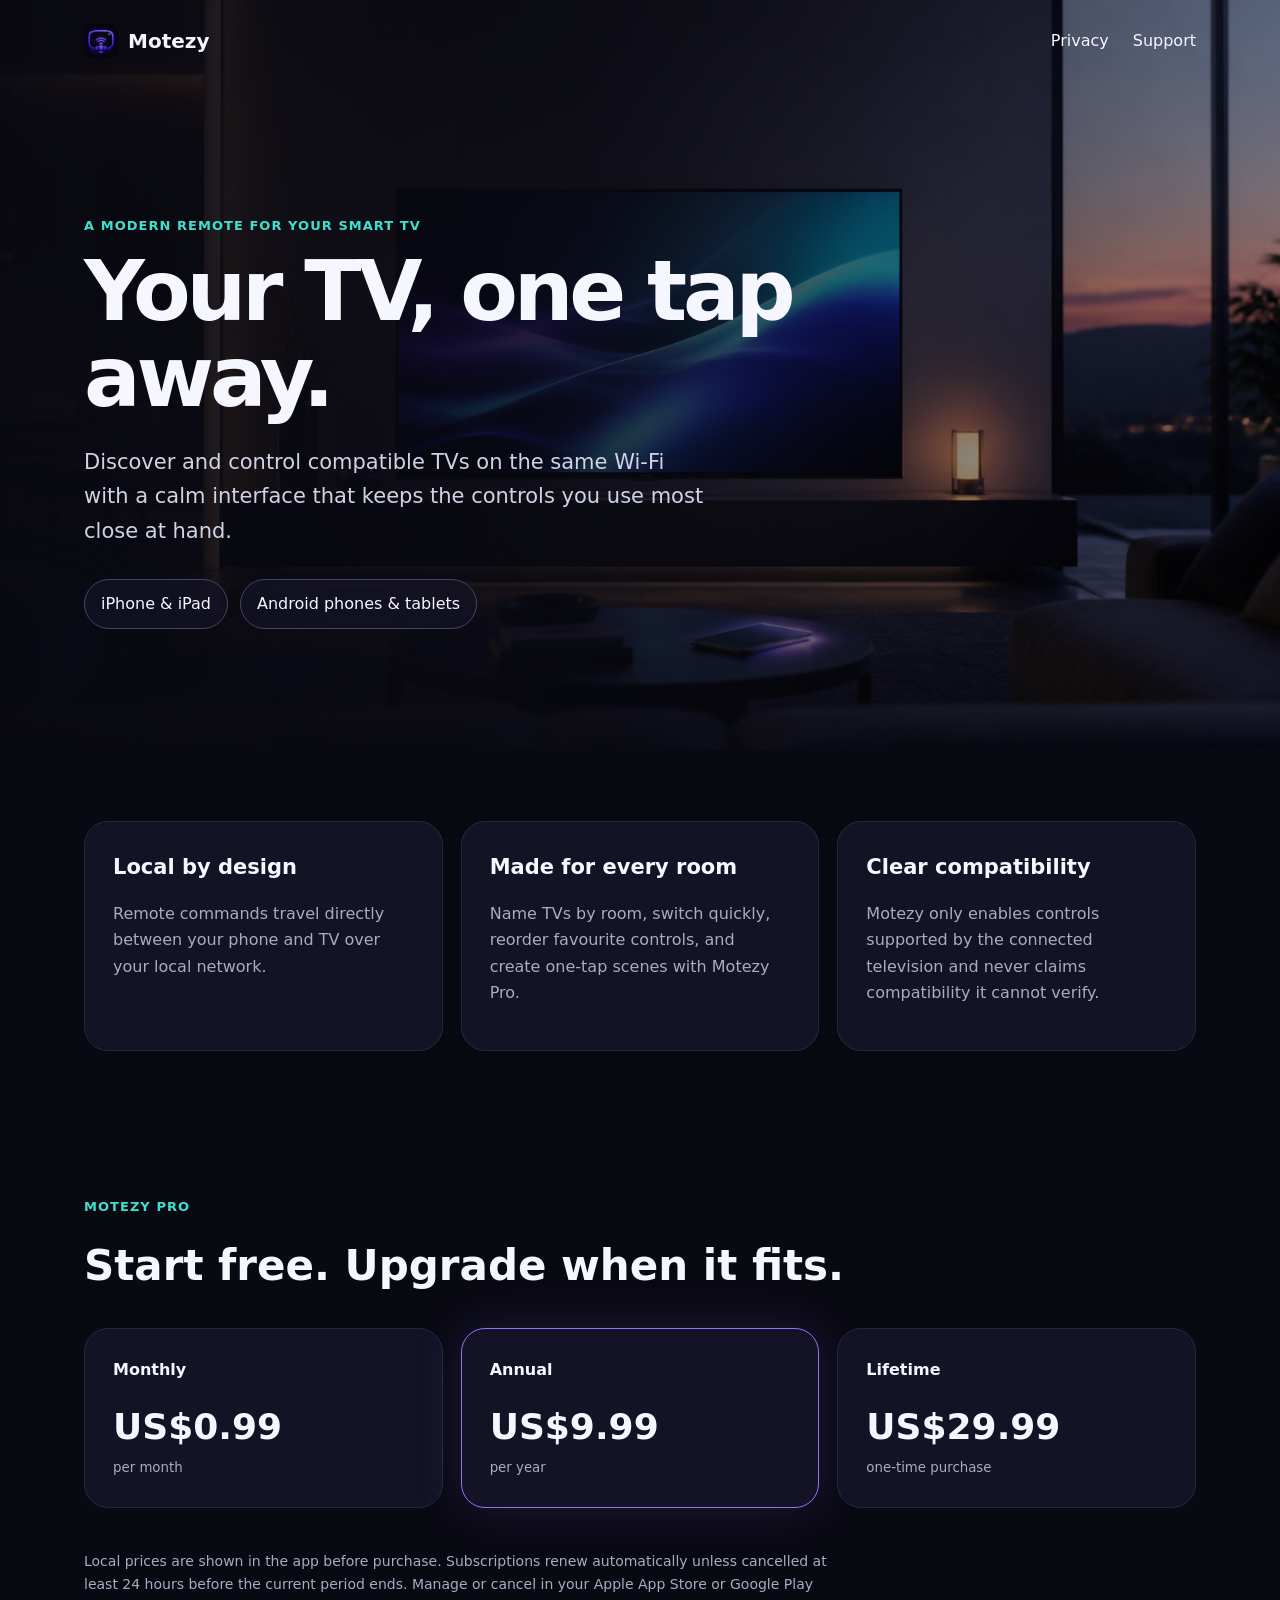
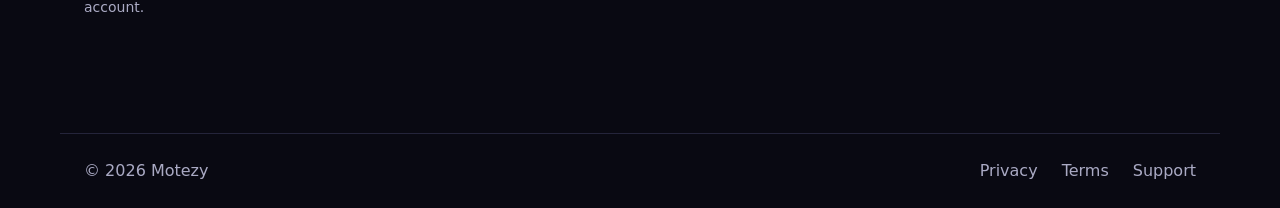
==== index.html @ 61438d79 "Publish Motezy support site" ====
﻿<!doctype html>
<html lang="en">
<head>
  <meta charset="utf-8">
  <meta name="viewport" content="width=device-width, initial-scale=1">
  <meta name="theme-color" content="#090912">
  <meta name="description" content="Motezy is a calm, modern remote for compatible smart TVs on your Wi-Fi.">
  <title>Motezy — Your TV, one tap away</title>
  <link rel="icon" href="icon.png">
  <link rel="stylesheet" href="styles.css">
</head>
<body>
  <main>
    <section class="hero">
      <nav><a class="brand" href="index.html"><img src="icon.png" alt="">Motezy</a><span><a href="privacy.html">Privacy</a><a href="support.html">Support</a></span></nav>
      <div class="hero-copy">
        <p class="eyebrow">A modern remote for your smart TV</p>
        <h1>Your TV, one tap away.</h1>
        <p class="lead">Discover and control compatible TVs on the same Wi-Fi with a calm interface that keeps the controls you use most close at hand.</p>
        <div class="badges"><span>iPhone &amp; iPad</span><span>Android phones &amp; tablets</span></div>
      </div>
    </section>
    <section class="features">
      <article><b>Local by design</b><p>Remote commands travel directly between your phone and TV over your local network.</p></article>
      <article><b>Made for every room</b><p>Name TVs by room, switch quickly, reorder favourite controls, and create one-tap scenes with Motezy Pro.</p></article>
      <article><b>Clear compatibility</b><p>Motezy only enables controls supported by the connected television and never claims compatibility it cannot verify.</p></article>
    </section>
    <section class="pricing">
      <p class="eyebrow">Motezy Pro</p><h2>Start free. Upgrade when it fits.</h2>
      <div class="plans"><article><b>Monthly</b><strong>US$0.99</strong><small>per month</small></article><article class="popular"><b>Annual</b><strong>US$9.99</strong><small>per year</small></article><article><b>Lifetime</b><strong>US$29.99</strong><small>one-time purchase</small></article></div>
      <p class="fine">Local prices are shown in the app before purchase. Subscriptions renew automatically unless cancelled at least 24 hours before the current period ends. Manage or cancel in your Apple App Store or Google Play account.</p>
    </section>
  </main>
  <footer><span>© 2026 Motezy</span><span><a href="privacy.html">Privacy</a><a href="terms.html">Terms</a><a href="support.html">Support</a></span></footer>
</body>
</html>
---- styles.css ----
﻿:root{color-scheme:dark;--bg:#090912;--panel:#131325;--text:#f6f6ff;--muted:#aaaac4;--violet:#8d74ff;--teal:#40e0d0;font:16px/1.65 Inter,ui-sans-serif,system-ui,-apple-system,BlinkMacSystemFont,"Segoe UI",sans-serif}*{box-sizing:border-box}body{margin:0;background:var(--bg);color:var(--text)}a{color:inherit;text-decoration:none}main{min-height:calc(100vh - 90px)}nav,footer{max-width:1160px;margin:auto;display:flex;align-items:center;justify-content:space-between;padding:24px}nav span,footer span:last-child{display:flex;gap:24px}.brand{display:flex;align-items:center;gap:10px;font-size:20px;font-weight:800}.brand img{width:34px;height:34px;border-radius:9px}.hero{min-height:680px;background:linear-gradient(90deg,rgba(9,9,18,.98) 0%,rgba(9,9,18,.8) 45%,rgba(9,9,18,.2)),url('living-room.png') center/cover}.hero-copy{max-width:1160px;margin:auto;padding:120px 24px}.eyebrow{color:var(--teal);font-weight:800;letter-spacing:.08em;text-transform:uppercase;font-size:13px}.hero h1,.document h1{font-size:clamp(44px,7vw,84px);line-height:1.02;letter-spacing:-.05em;max-width:740px;margin:12px 0 24px}.lead{font-size:21px;max-width:620px;color:#d2d2e5}.badges{display:flex;gap:12px;flex-wrap:wrap;margin-top:30px}.badges span{padding:11px 16px;border:1px solid #454564;border-radius:999px;background:rgba(19,19,37,.7)}.features,.plans{max-width:1160px;margin:auto;padding:72px 24px;display:grid;grid-template-columns:repeat(3,1fr);gap:18px}.features article,.plans article{background:var(--panel);padding:28px;border:1px solid #272743;border-radius:24px}.features b{font-size:21px}.features p,.fine,.document p,.document li{color:var(--muted)}.pricing{max-width:1160px;margin:auto;padding:60px 24px 100px}.pricing h2{font-size:42px;margin:0}.plans{padding:28px 0}.plans article{display:flex;flex-direction:column}.plans strong{font-size:36px;margin-top:14px}.plans small{color:var(--muted)}.plans .popular{border-color:var(--violet);box-shadow:0 0 50px rgba(141,116,255,.16)}.fine{max-width:780px;font-size:14px}.document{max-width:820px;margin:auto;padding:0 24px 80px}.document nav{padding:24px 0 80px}.document h1{font-size:58px}.document h2{margin-top:42px}.document a{color:var(--teal);text-decoration:underline}footer{border-top:1px solid #24243a;color:var(--muted)}@media(max-width:760px){nav span{gap:14px}.features,.plans{grid-template-columns:1fr}.hero{min-height:620px}.hero-copy{padding-top:80px}.pricing h2{font-size:34px}.document nav{padding-bottom:54px}}
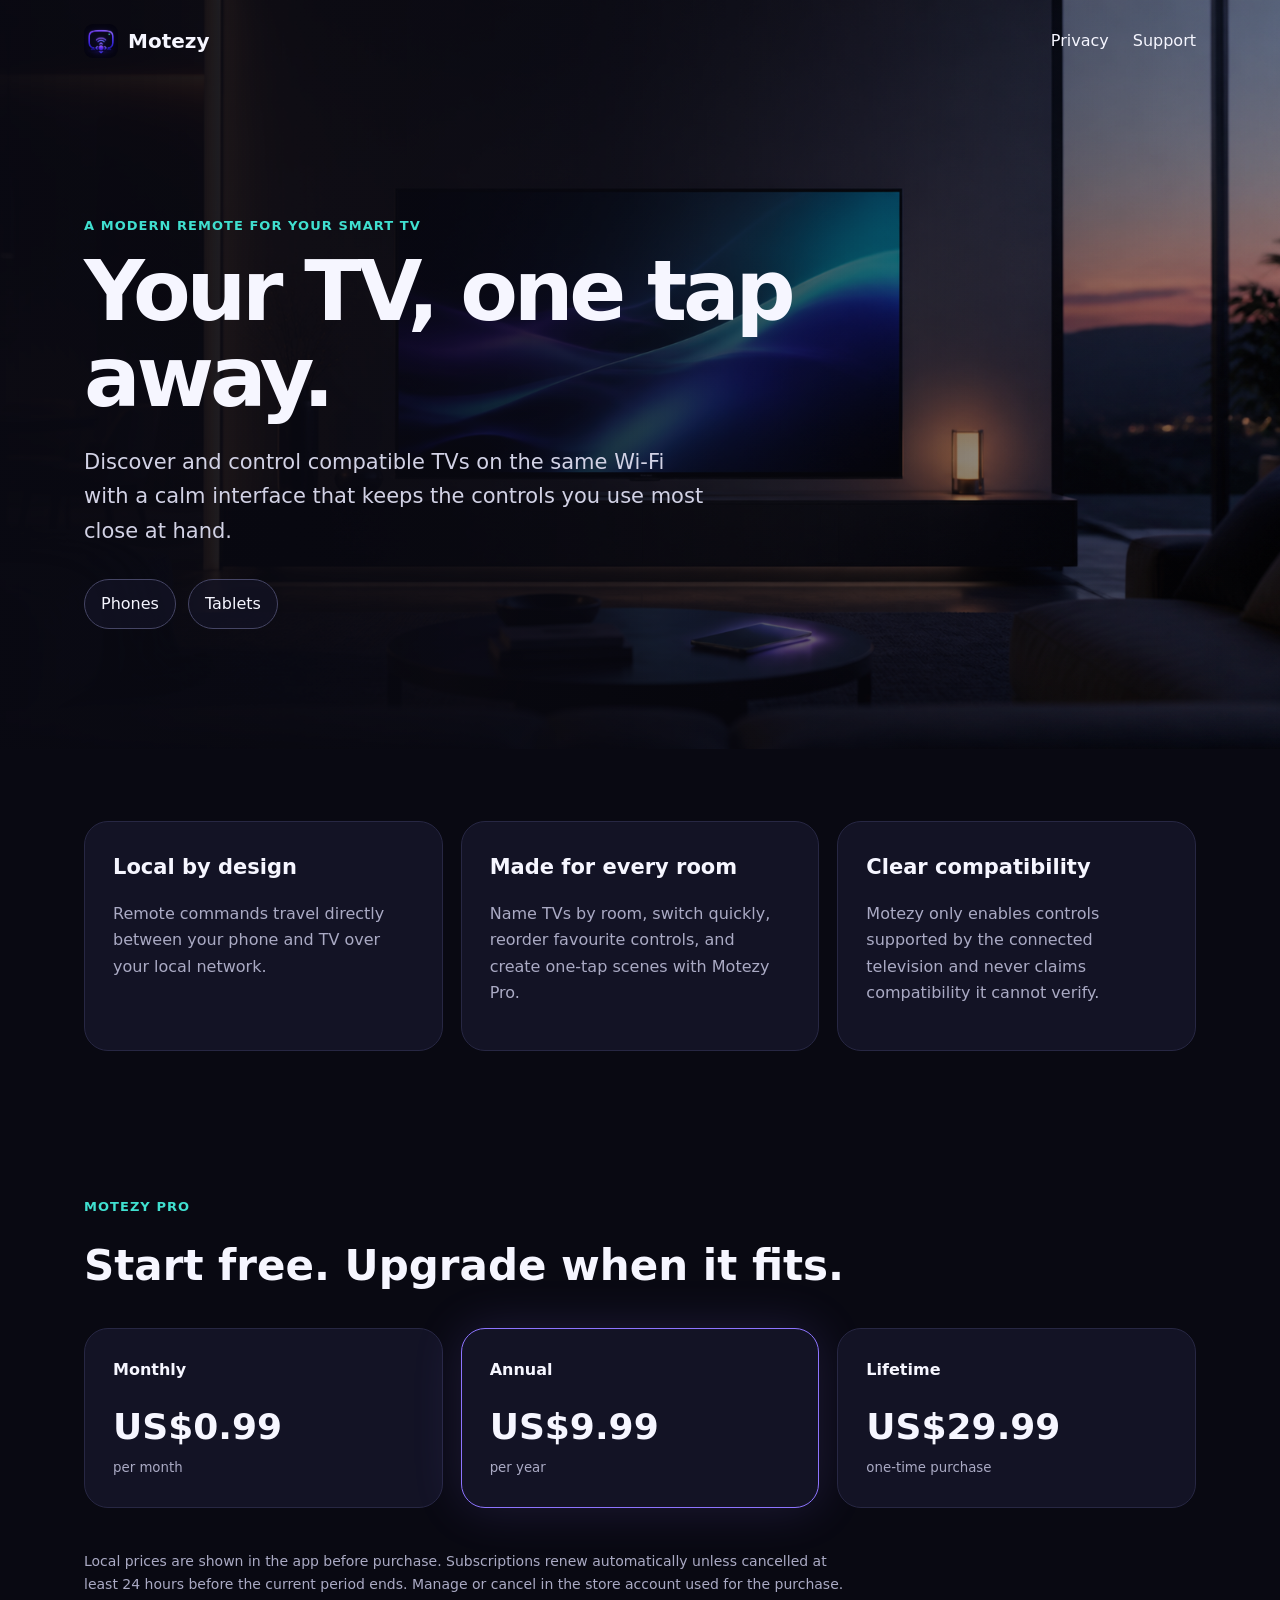
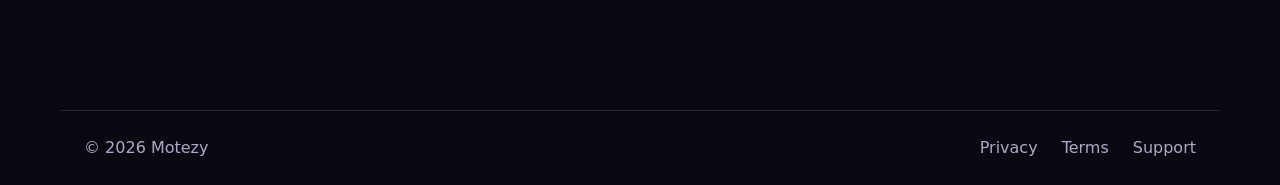
==== commit 0560e46f: "Take Google Play out of the pages the app links to App Review rejected build 17 under guideline 2.3." ====
--- a/index.html
+++ b/index.html
@@ -17,7 +17,7 @@
         <p class="eyebrow">A modern remote for your smart TV</p>
         <h1>Your TV, one tap away.</h1>
         <p class="lead">Discover and control compatible TVs on the same Wi-Fi with a calm interface that keeps the controls you use most close at hand.</p>
-        <div class="badges"><span>iPhone &amp; iPad</span><span>Android phones &amp; tablets</span></div>
+        <div class="badges"><span>Phones</span><span>Tablets</span></div>
       </div>
     </section>
     <section class="features">
@@ -28,7 +28,7 @@
     <section class="pricing">
       <p class="eyebrow">Motezy Pro</p><h2>Start free. Upgrade when it fits.</h2>
       <div class="plans"><article><b>Monthly</b><strong>US$0.99</strong><small>per month</small></article><article class="popular"><b>Annual</b><strong>US$9.99</strong><small>per year</small></article><article><b>Lifetime</b><strong>US$29.99</strong><small>one-time purchase</small></article></div>
-      <p class="fine">Local prices are shown in the app before purchase. Subscriptions renew automatically unless cancelled at least 24 hours before the current period ends. Manage or cancel in your Apple App Store or Google Play account.</p>
+      <p class="fine">Local prices are shown in the app before purchase. Subscriptions renew automatically unless cancelled at least 24 hours before the current period ends. Manage or cancel in the store account used for the purchase.</p>
     </section>
   </main>
   <footer><span>© 2026 Motezy</span><span><a href="privacy.html">Privacy</a><a href="terms.html">Terms</a><a href="support.html">Support</a></span></footer>
